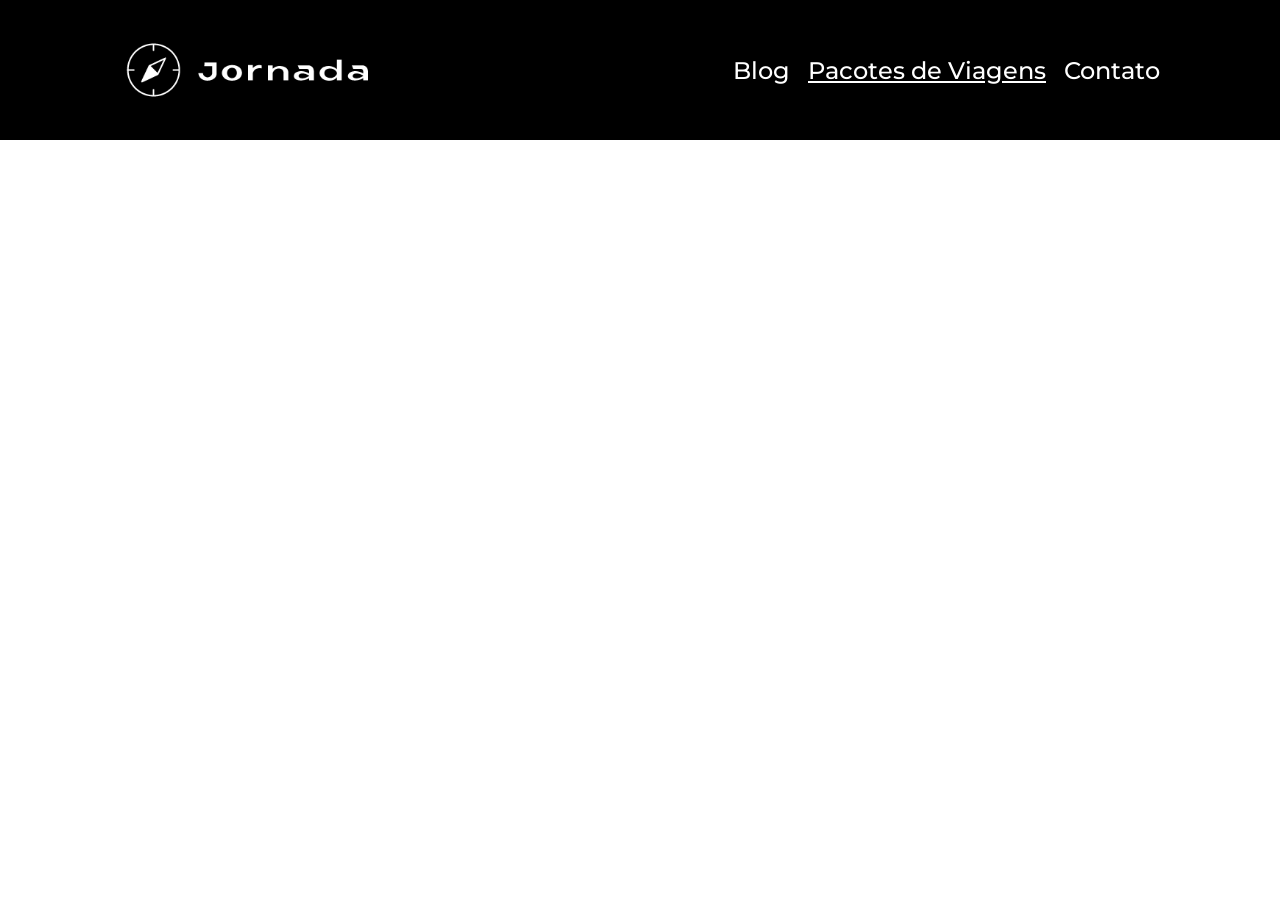
==== pacotes.html @ 46312c4f "Folha de estilo header criado, header montado" ====
<!DOCTYPE html>
<html lang="pt-br">

<head>
    <meta charset="UTF-8">
    <meta name="viewport" content="width=device-width, initial-scale=1.0">
    <title>Pacotes de Viagens</title>
    <link rel="stylesheet" href="css/style.css">
</head>

<body>
    <header class="cabecalho">
        <a href="index.html" target="_self" title="Voltar para página inicial" class="link-logo">
            <img class="img-mobile" src="favicon.png" alt="Ícone de bússola, logo da jornada viagens" />
            <img class="img-desktop" src="img/Logo-branco.png" alt="Ícone de bússola, logo da jornada viagens">
        </a>
        <div class="menu">
            <label for="input-menu">
                <img src="img/menu.png" alt="botão de menu" />
            </label>
            <input type="checkbox" id="input-menu" hidden>
            <nav>
                <ul class="lista-links">
                    <li class="item-lista">
                        <a href="blog.html" target="_blank" title="Acessar blog" class="links-menu blog">Blog</a>
                    </li>
                    <li class="item-lista">
                        <a href="pacotes.html" target="_self" title="Acessar pacotes de viagens"
                            class="links-menu pacotes">Pacotes de
                            Viagens</a>
                    </li>
                    <li class="item-lista">
                        <a href="contato.html" target="_blank" title="Acessar contatos"
                            class="links-menu contatos">Contato</a>
                    </li>
                </ul>
            </nav>
        </div>
    </header>
    <main>
    </main>
    <footer></footer>
</body>

</html>
---- css/style.css ----
@import url(global.css);
@import url(header.css);
@import url(hero.css);
@import url(oferrs.css);
@import url(categories.css);
@import url(destiny.css);
@import url(payments.css);
@import url(testimonial.css);
@import url(footer.css);
@import url(pacotesHeader.css);
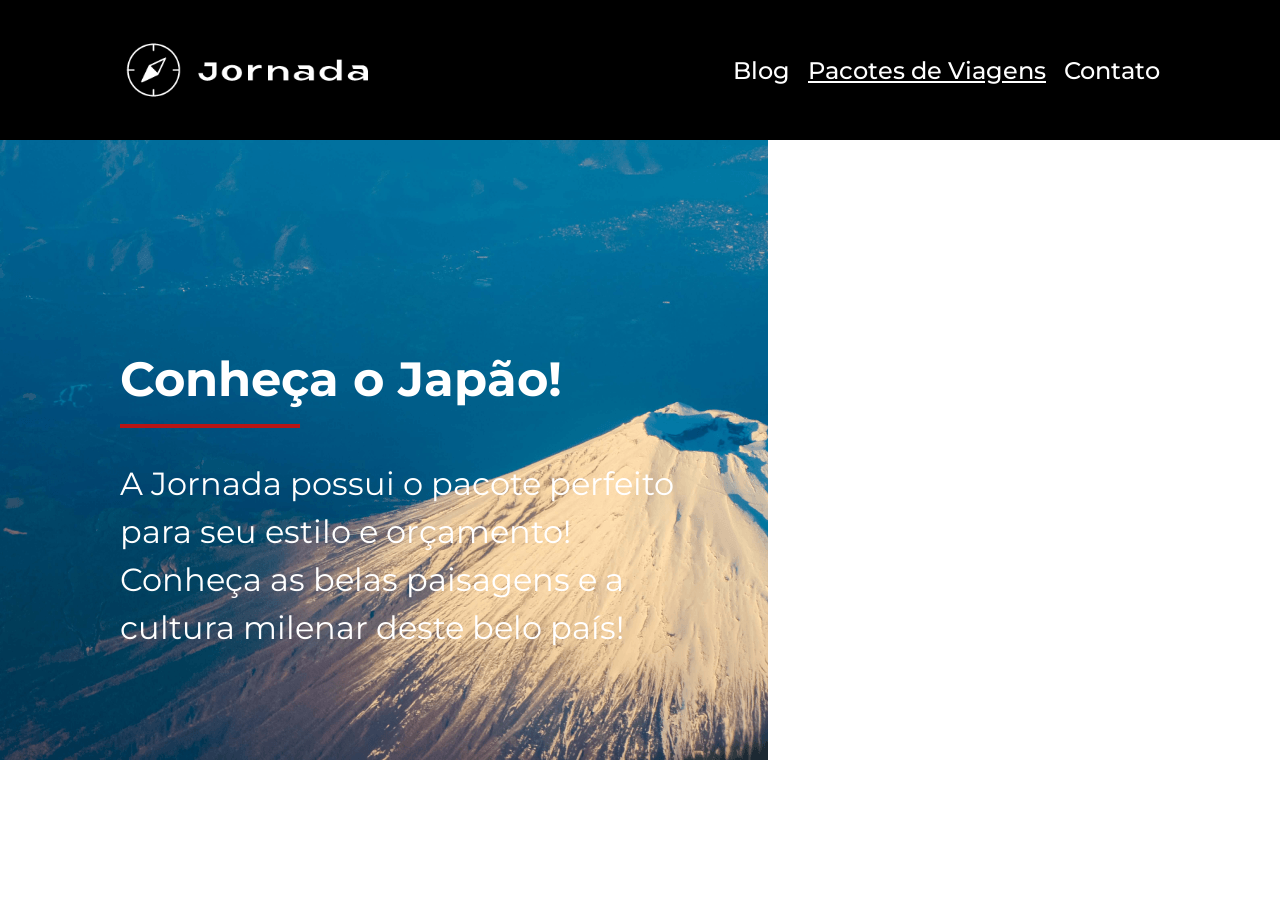
==== commit 37870073: "Estrutura html montada, estilos css aplicados em todos os tamanhos de tela previstos" ====
--- a/pacotes.html
+++ b/pacotes.html
@@ -38,6 +38,18 @@
         </div>
     </header>
     <main>
+        <section class="hero">
+            <div class="hero-pacotes-img">
+                <article class="artigo-hero">
+                    <header>
+                        <h1>Conheça o Japão!</h1>
+                        <hr class="divisoria divisoria-hero">
+                    </header>
+                    <p>A Jornada possui o pacote perfeito para seu estilo e orçamento! Conheça as belas paisagens e a
+                        cultura milenar deste belo país!</p>
+                </article>
+            </div>
+        </section>
     </main>
     <footer></footer>
 </body>
--- a/css/style.css
+++ b/css/style.css
@@ -7,4 +7,5 @@
 @import url(payments.css);
 @import url(testimonial.css);
 @import url(footer.css);
-@import url(pacotesHeader.css);+@import url(pacotesHeader.css);
+@import url(pacotesHero.css);
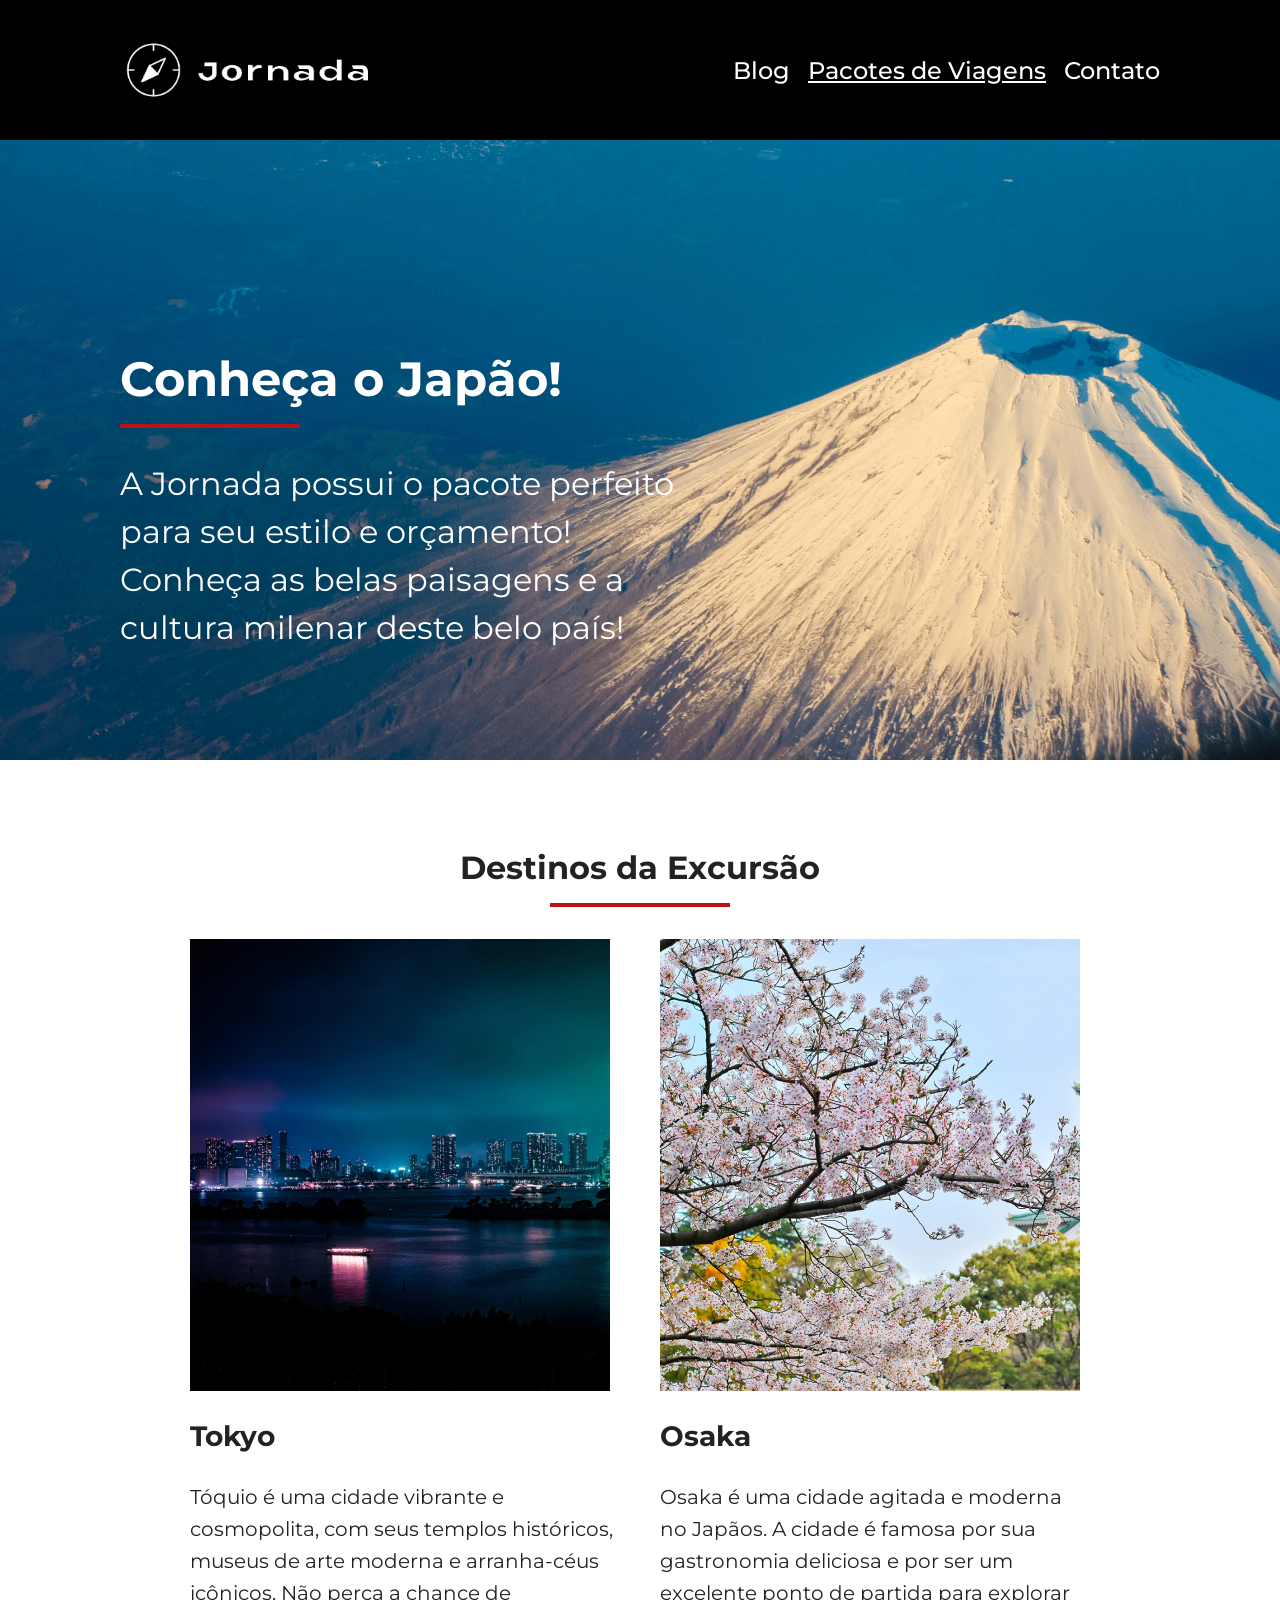
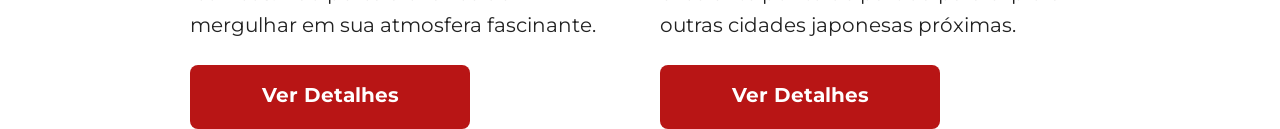
==== commit 2b5aab78: "Secao copiada da pagina inicial" ====
--- a/pacotes.html
+++ b/pacotes.html
@@ -50,6 +50,43 @@
                 </article>
             </div>
         </section>
+        <section class="excursao">
+            <div class="titulo-secao">
+                <h2>Destinos da Excursão</h2>
+                <hr class="divisoria">
+            </div>
+            <div class="div-linha">
+                <article class="destino-artigos tokyo">
+                    <header>
+                        <div class="imagem-destino primeiro"></div>
+                        <h3 class="titulo-conteudo">Tokyo</h3>
+                    </header>
+                    <p class="texto-conteudo">
+                        Tóquio é uma cidade vibrante e cosmopolita, com seus templos históricos, museus de arte moderna
+                        e
+                        arranha-céus
+                        icônicos. Não perca a chance de mergulhar em sua atmosfera fascinante.
+                    </p>
+                    <footer class="footer-destino">
+                        <a href="#" target="_self" title="Ver detalhes do destino Tóquio" class="botao">Ver Detalhes</a>
+                    </footer>
+                </article>
+                <article class="destino-artigos osaka">
+                    <header>
+                        <div class="imagem-destino segundo"></div>
+                        <h3 class="titulo-conteudo">Osaka</h3>
+                    </header>
+                    <p class="texto-conteudo">
+                        Osaka é uma cidade agitada e moderna no Japãos. A cidade é famosa por sua gastronomia deliciosa
+                        e por ser um
+                        excelente ponto de partida para explorar outras cidades japonesas próximas.
+                    </p>
+                    <footer class="footer-destino">
+                        <a href="#" target="_self" title="Ver detalhes do destino Osaka" class="botao">Ver Detalhes</a>
+                    </footer>
+                </article>
+            </div>
+        </section>
     </main>
     <footer></footer>
 </body>
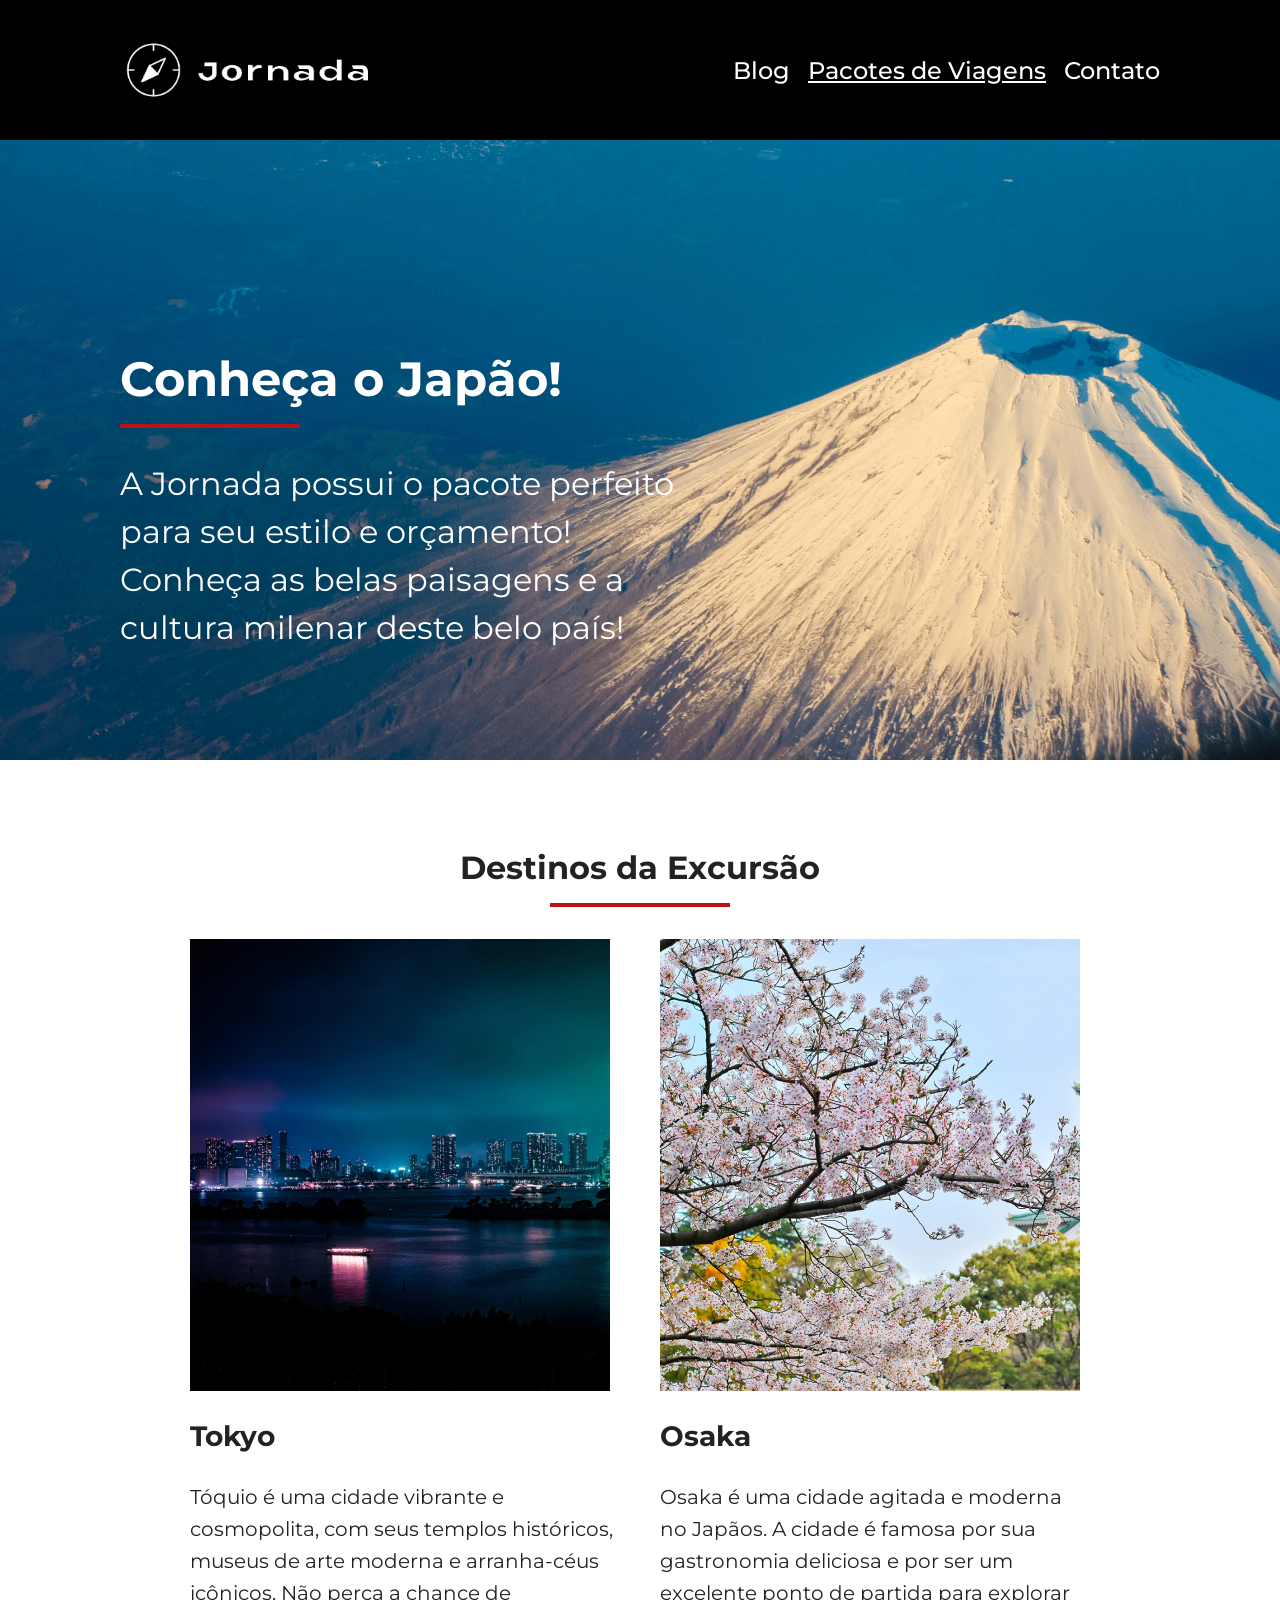
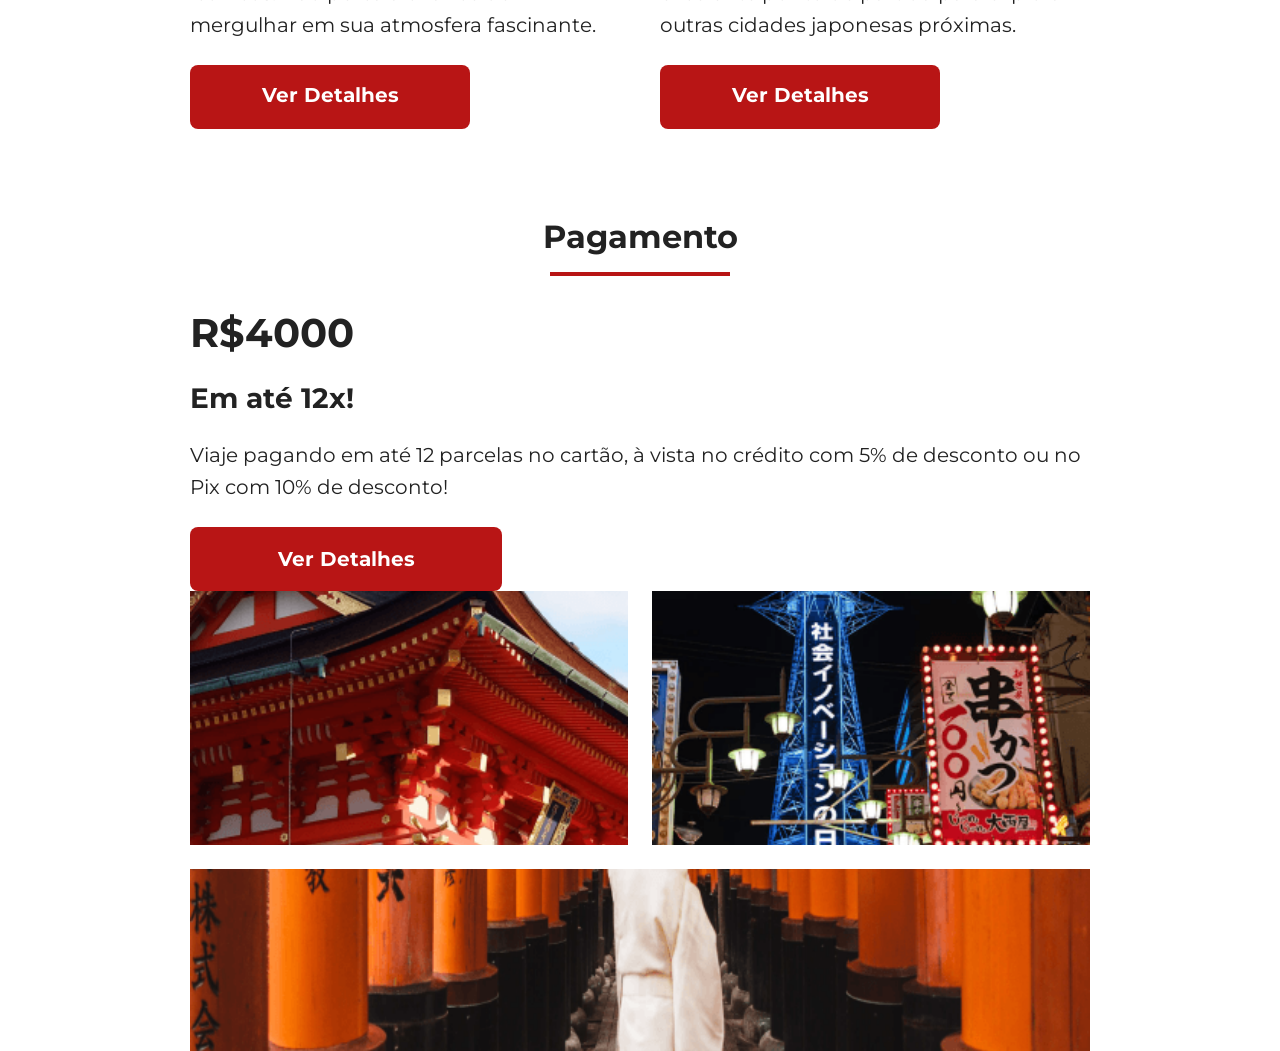
==== commit dc73f238: "Estrutura html montada, espaçamentos adicionados, estrutura grid construida" ====
--- a/pacotes.html
+++ b/pacotes.html
@@ -87,6 +87,31 @@
                 </article>
             </div>
         </section>
+        <section class="pagamentos-pacotes">
+            <div class="titulo-secao">
+                <h2>Pagamento</h2>
+                <hr class="divisoria">
+            </div>
+            <div>
+                <article>
+                    <header>
+                        <h2 class="valor-viagem">R$4000</h2>
+                        <h3 class="parcelas">Em até 12x!</h3>
+                    </header>
+                    <footer>
+                        <p class="parcelamento-texto">Viaje pagando em até 12 parcelas no cartão, à vista no crédito com
+                            5% de desconto ou no Pix
+                            com 10% de desconto! </p>
+                        <a href="#" target="_self" class="botao">Ver Detalhes</a>
+                        <div class="grid-imagens">
+                            <div class="imagem templo"></div>
+                            <div class="imagem torre"></div>
+                            <div class="imagem portal"></div>
+                        </div>
+                    </footer>
+                </article>
+            </div>
+        </section>
     </main>
     <footer></footer>
 </body>
--- a/css/style.css
+++ b/css/style.css
@@ -8,4 +8,5 @@
 @import url(testimonial.css);
 @import url(footer.css);
 @import url(pacotesHeader.css);
-@import url(pacotesHero.css);+@import url(pacotesHero.css);
+@import url(excursao.css);
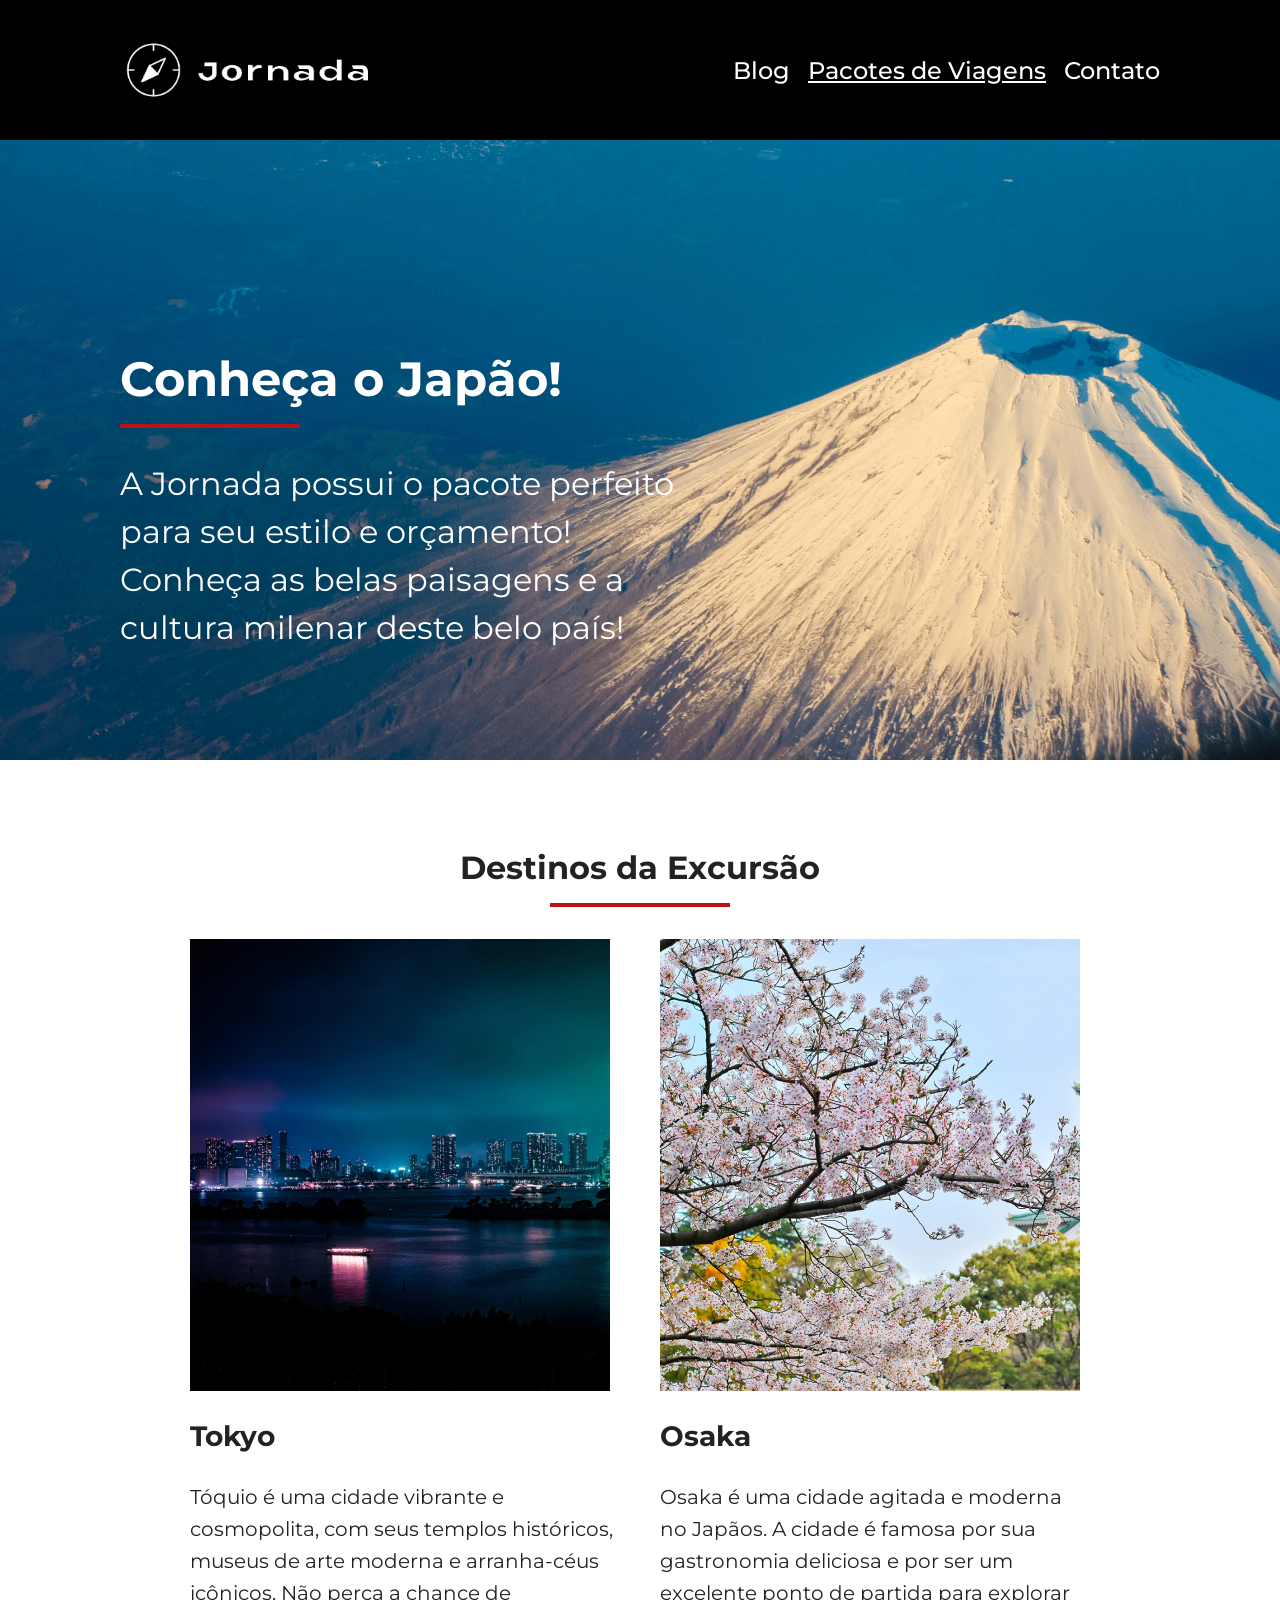
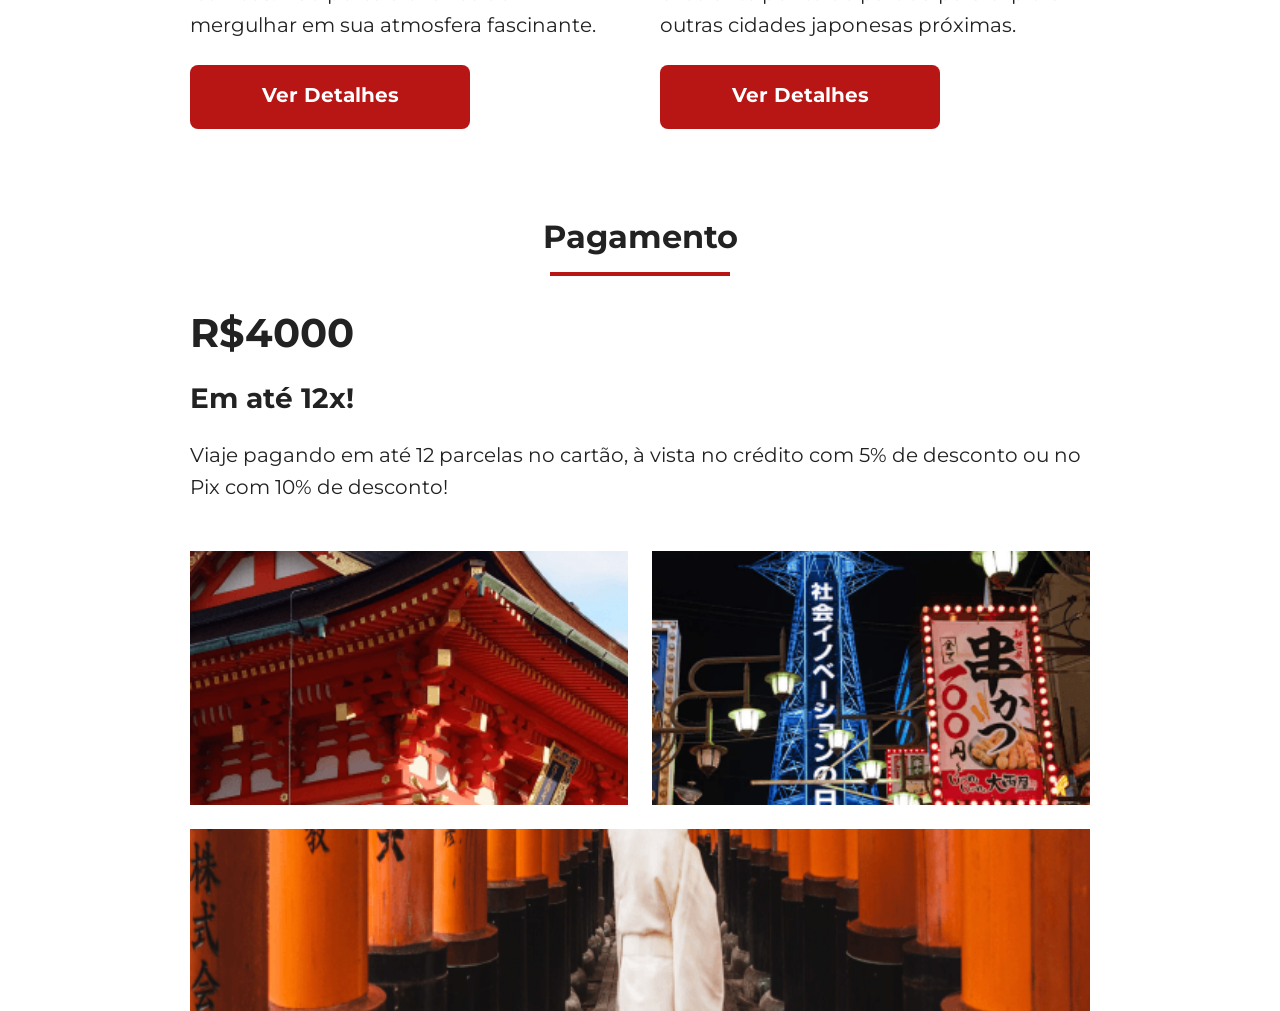
==== commit 33cd0461: "Estilo para telas de 768px e maior adicionado" ====
--- a/pacotes.html
+++ b/pacotes.html
@@ -93,16 +93,16 @@
                 <hr class="divisoria">
             </div>
             <div>
-                <article>
+                <article class="artigo-pagamentos">
                     <header>
                         <h2 class="valor-viagem">R$4000</h2>
                         <h3 class="parcelas">Em até 12x!</h3>
-                    </header>
-                    <footer>
                         <p class="parcelamento-texto">Viaje pagando em até 12 parcelas no cartão, à vista no crédito com
                             5% de desconto ou no Pix
                             com 10% de desconto! </p>
-                        <a href="#" target="_self" class="botao">Ver Detalhes</a>
+                        <a href="#" target="_self" class="botao btn-pagamentos">Ver Detalhes</a>
+                    </header>
+                    <footer>
                         <div class="grid-imagens">
                             <div class="imagem templo"></div>
                             <div class="imagem torre"></div>
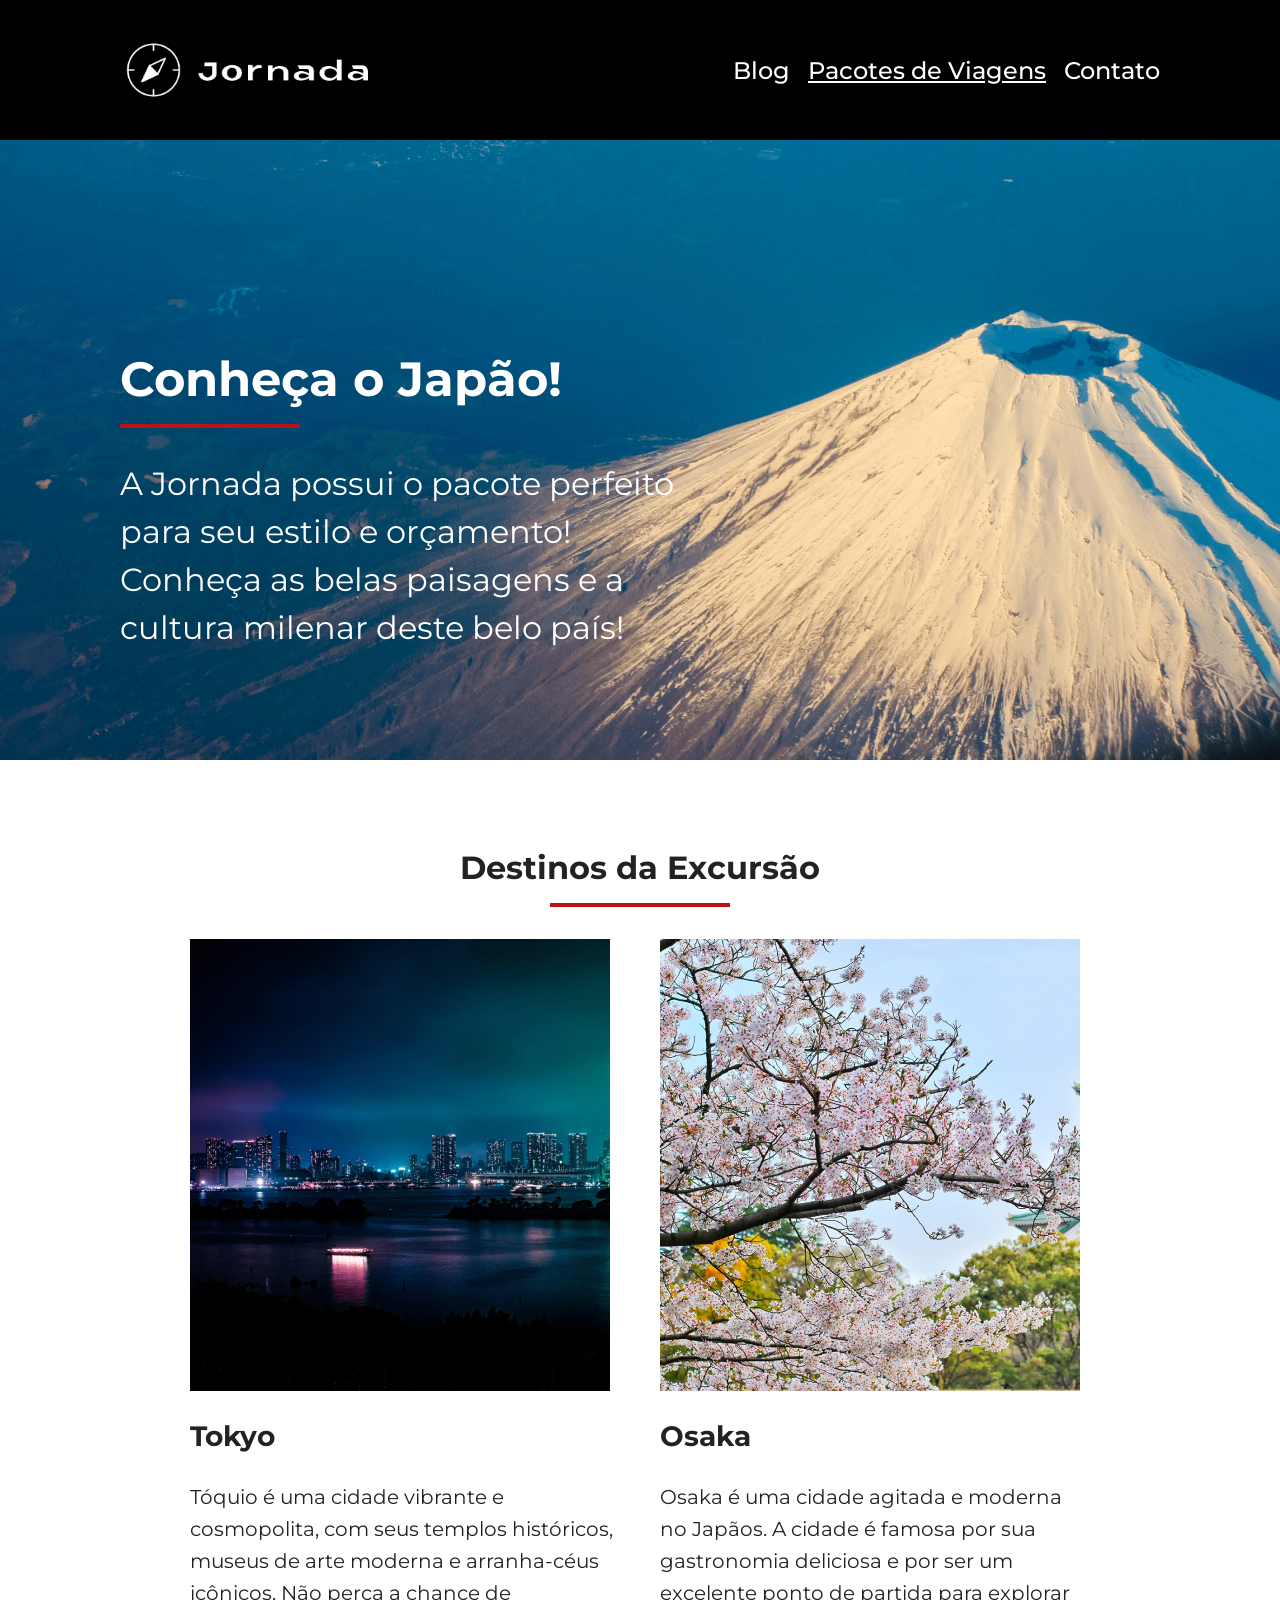
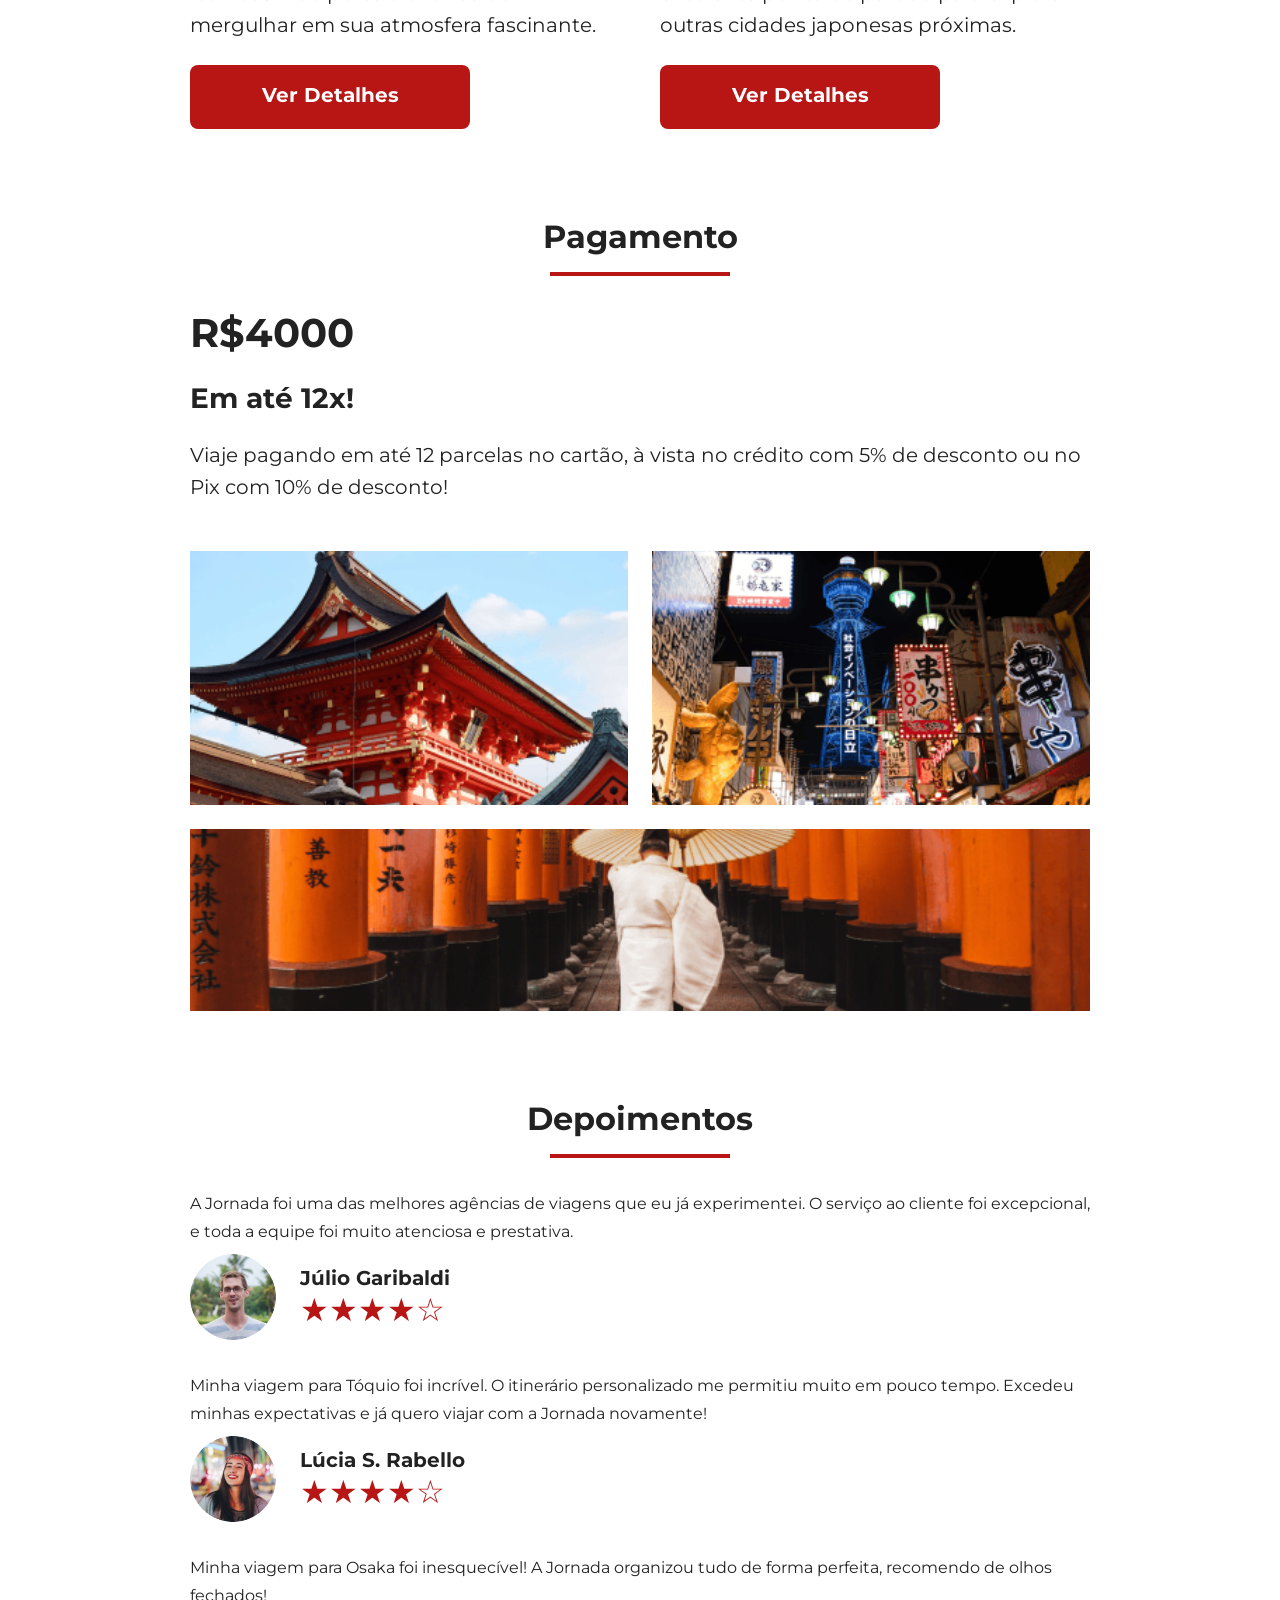
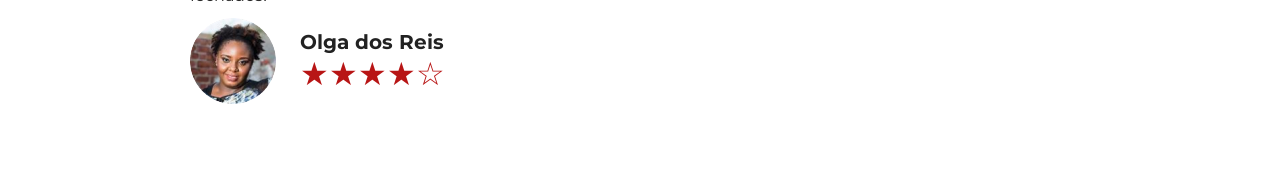
==== commit 29a2ec85: "Estrutura html criada, imagens e classes adicionadas" ====
--- a/pacotes.html
+++ b/pacotes.html
@@ -112,6 +112,61 @@
                 </article>
             </div>
         </section>
+        <section class="depoimentos">
+            <div class="titulo-secao">
+                <h2>Depoimentos</h2>
+                <hr class="divisoria">
+            </div>
+            <div class="div-flex">
+                <article class="comentarios">
+                    <header class="comentario-cliente">
+                        <p class="testemunho">A Jornada foi uma das melhores agências de viagens que eu já experimentei.
+                            O serviço ao
+                            cliente foi excepcional, e toda a equipe foi muito atenciosa e prestativa.</p>
+                    </header>
+                    <footer class="perfil">
+                        <img src="img/julio.png" alt="Imagem de perfil do cliente Júlio">
+                        <div>
+                            <h3 class="usuario-nome">Júlio Garibaldi</h3>
+                            <div class="nota">
+                                <span>&#9733;&#9733;&#9733;&#9733;&#9734;</span>
+                            </div>
+                        </div>
+                    </footer>
+                </article>
+                <article class="comentarios meio">
+                    <header class="comentario-cliente">
+                        <p class="testemunho">Minha viagem para Tóquio foi incrível. O itinerário personalizado me
+                            permitiu muito em pouco tempo. Excedeu minhas expectativas e já quero viajar com a Jornada
+                            novamente!</p>
+                    </header>
+                    <footer class="perfil">
+                        <img src="img/lucia.png" alt="Imagem de perfil da cliente lúcia">
+                        <div>
+                            <h3 class="usuario-nome">Lúcia S. Rabello</h3>
+                            <div class="nota">
+                                <span>&#9733;&#9733;&#9733;&#9733;&#9734;</span>
+                            </div>
+                        </div>
+                    </footer>
+                </article>
+                <article class="comentarios">
+                    <header class="comentario-cliente">
+                        <p class="testemunho">Minha viagem para Osaka foi inesquecível! A Jornada organizou tudo de
+                            forma perfeita, recomendo de olhos fechados!</p>
+                    </header>
+                    <footer class="perfil">
+                        <img src="img/olga.png" alt="Imagem de perfil da cliente Olga">
+                        <div>
+                            <h3 class="usuario-nome">Olga dos Reis</h3>
+                            <div class="nota">
+                                <span>&#9733;&#9733;&#9733;&#9733;&#9734;</span>
+                            </div>
+                        </div>
+                    </footer>
+                </article>
+            </div>
+        </section>
     </main>
     <footer></footer>
 </body>
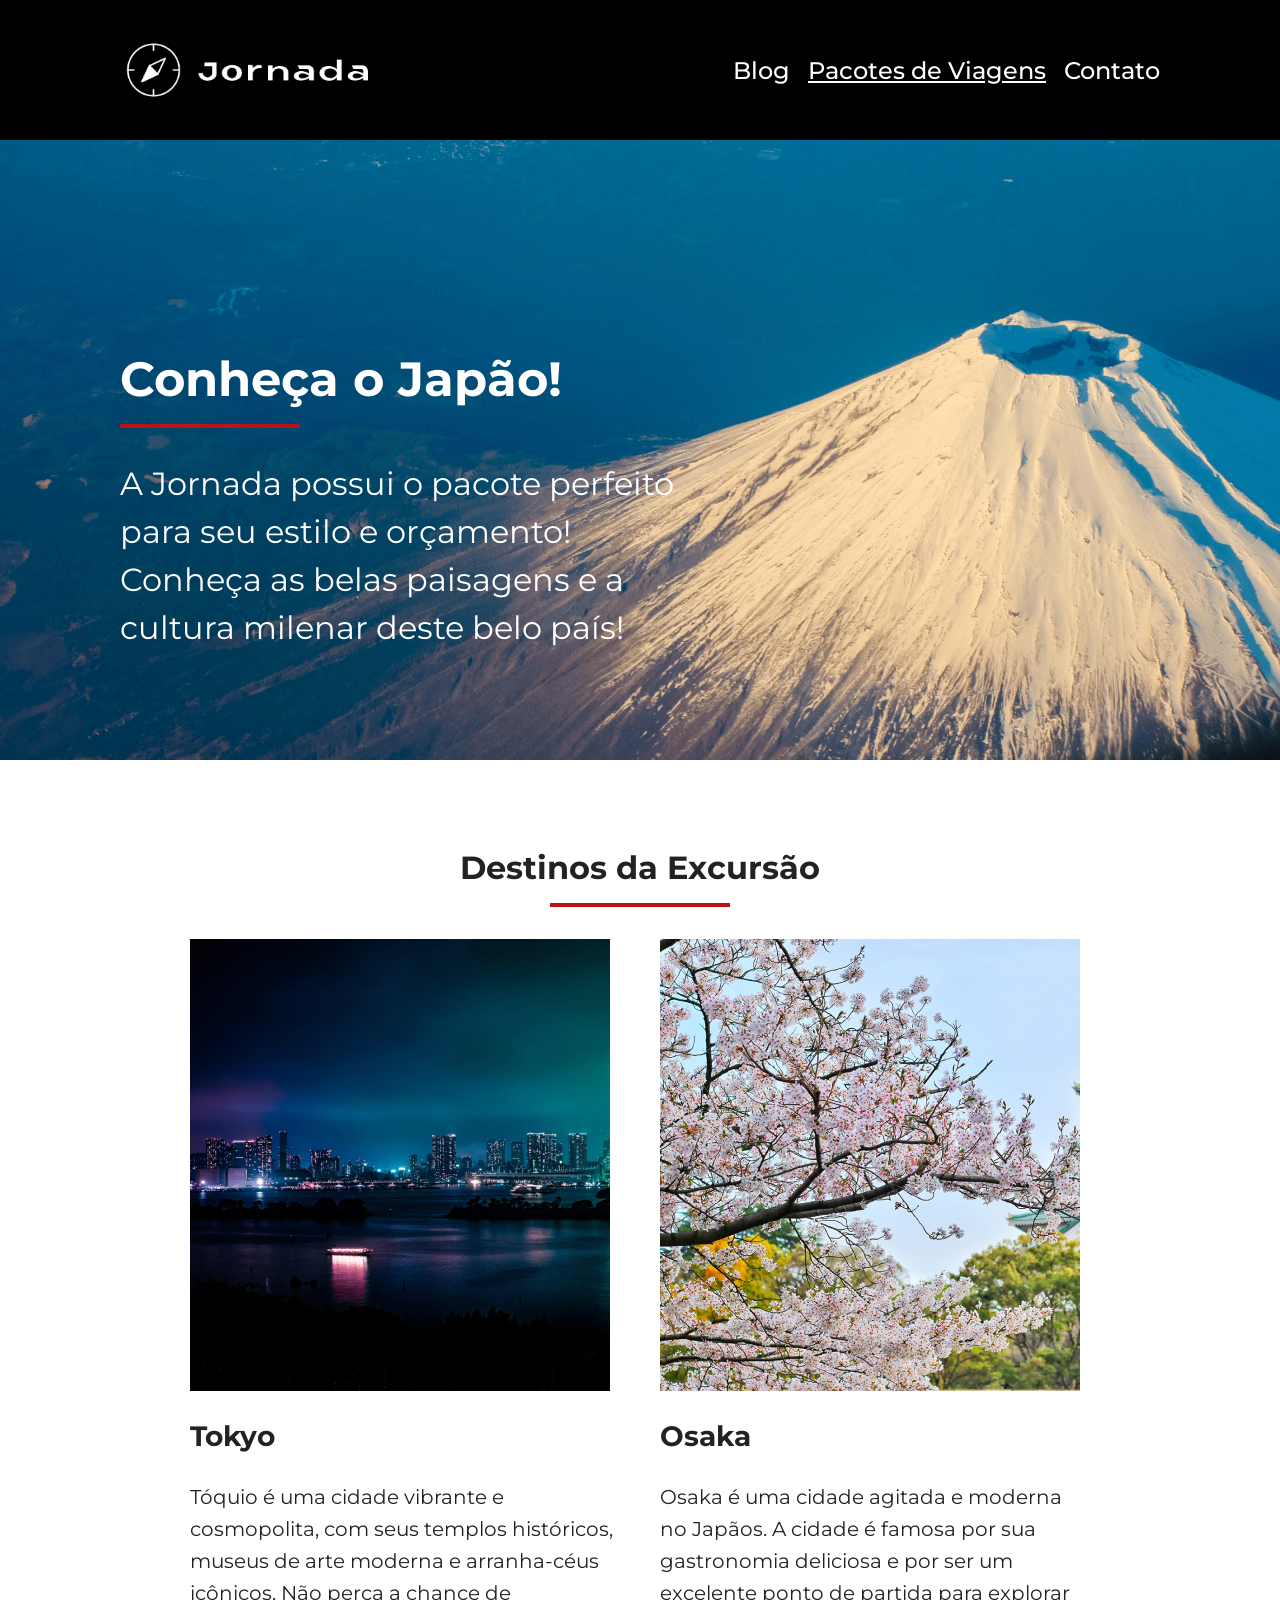
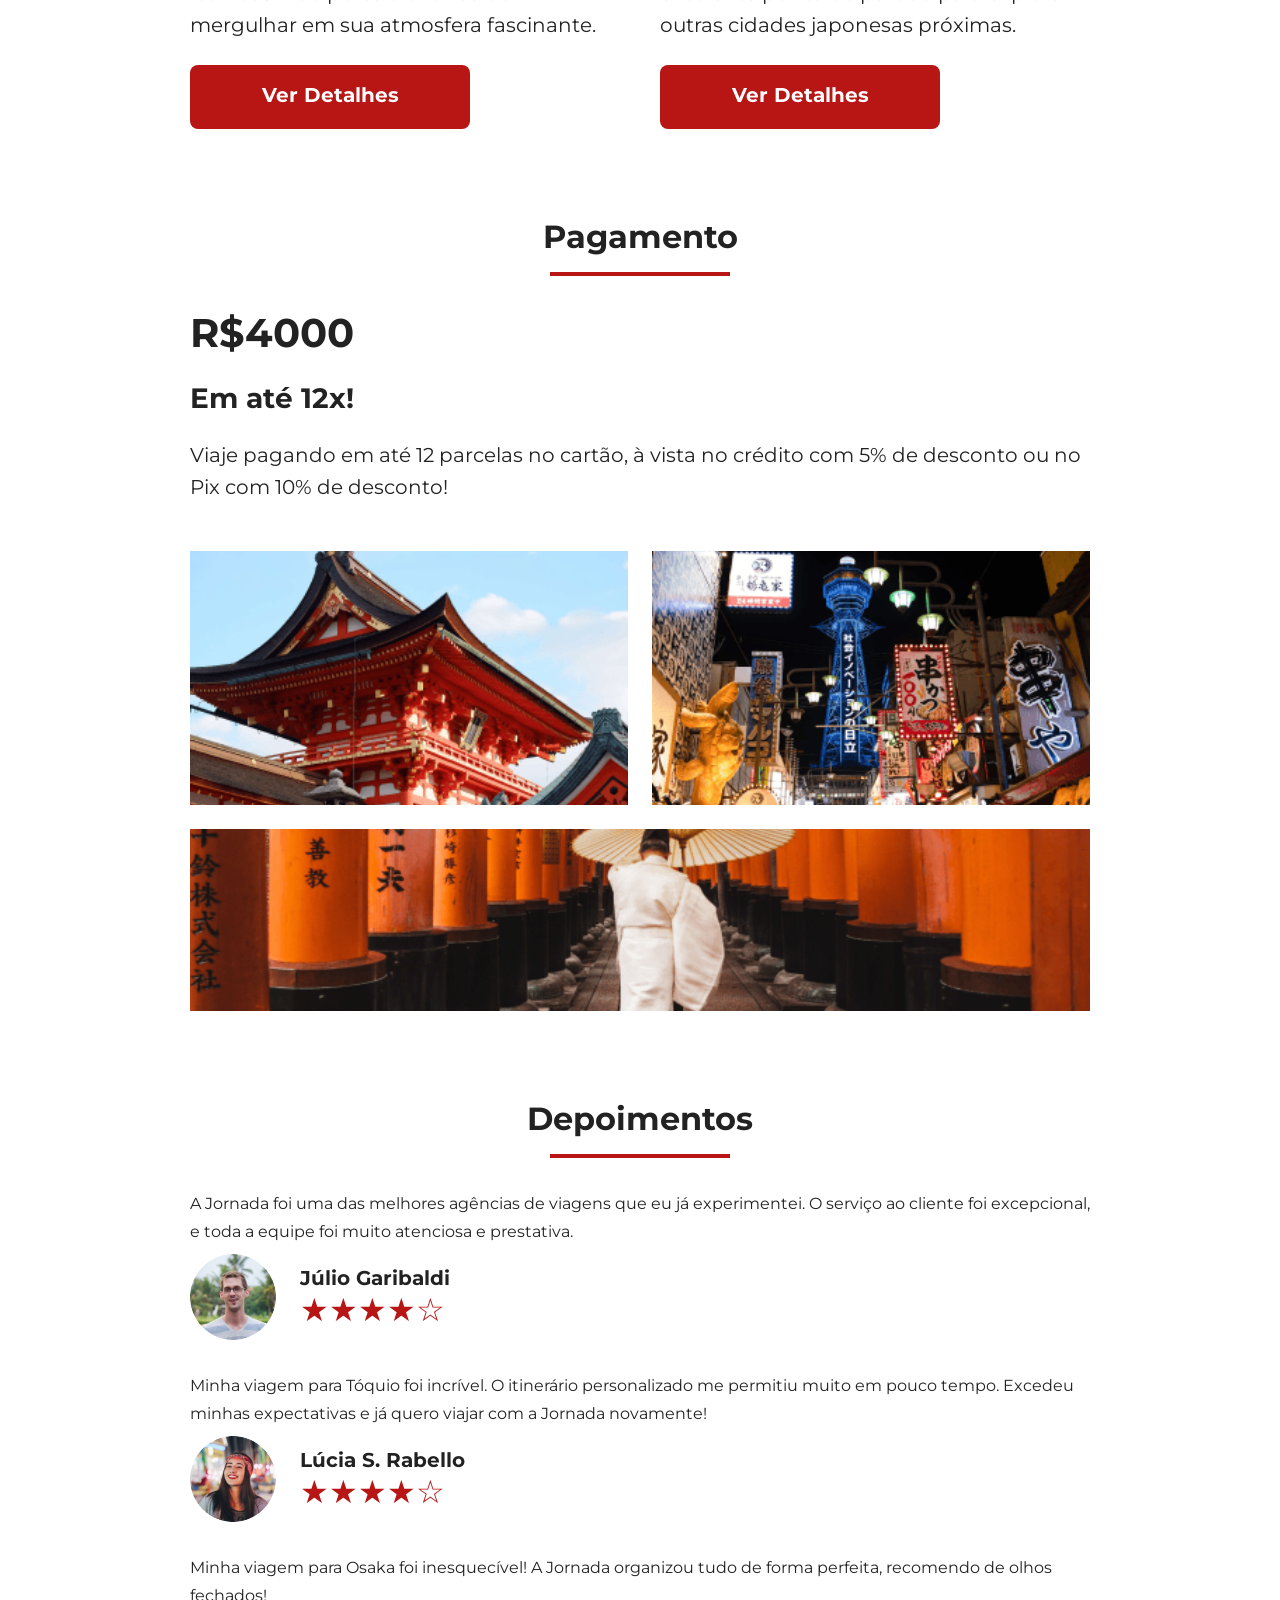
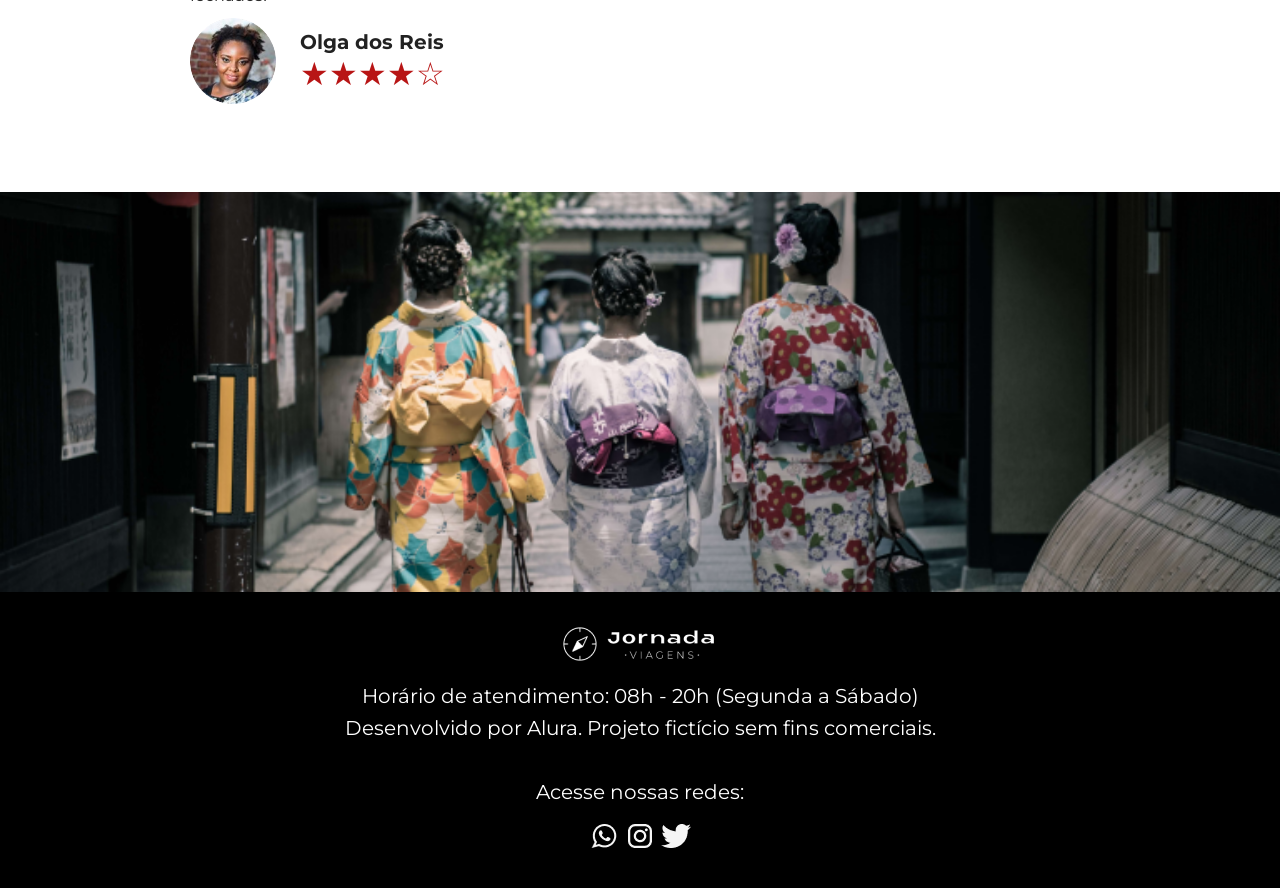
==== commit b42f081a: "Estrutura html com seo, imagens e css prontos" ====
--- a/pacotes.html
+++ b/pacotes.html
@@ -168,7 +168,29 @@
             </div>
         </section>
     </main>
-    <footer></footer>
+    <footer>
+        <div class="banner-roda-pacotes"></div>
+        <div class="main-rodape">
+            <div class="horario">
+                <img class="logo-rodape" src="img/Logo-branco-com-tagline-p.png" alt="Logo da Jornada Viagens"
+                    title="Acesse a página principal do Jornada Viagens">
+                <p class="texto-rodape horario">Horário de atendimento: 08h - 20h (Segunda a Sábado)</p>
+                <p class="texto-rodape alura">Desenvolvido por Alura. Projeto fictício sem fins comerciais.</p>
+            </div>
+            <div>
+                <p class="texto-rodape redes">Acesse nossas redes:</p>
+                <a class="link-redes" href="#" target="_self" title="Acesse o da Whatsapp jornada viagens">
+                    <img src="img/Whatsapp.png" alt="Ícone do Whatsapp na cor branca">
+                </a>
+                <a class="link-redes" href="#" target="_self" title="Acesse o da Instagram jornada viagens">
+                    <img src="img/Instragam.png" alt="Ícone do Insatgram na cor branca">
+                </a>
+                <a class="link-redes" href="#" target="_self" title="Acesse o da Twitter jornada viagens">
+                    <img src="img/Twiter.png" alt="Ícone do Twitter na cor branca">
+                </a>
+            </div>
+        </div>
+    </footer>
 </body>
 
 </html>
